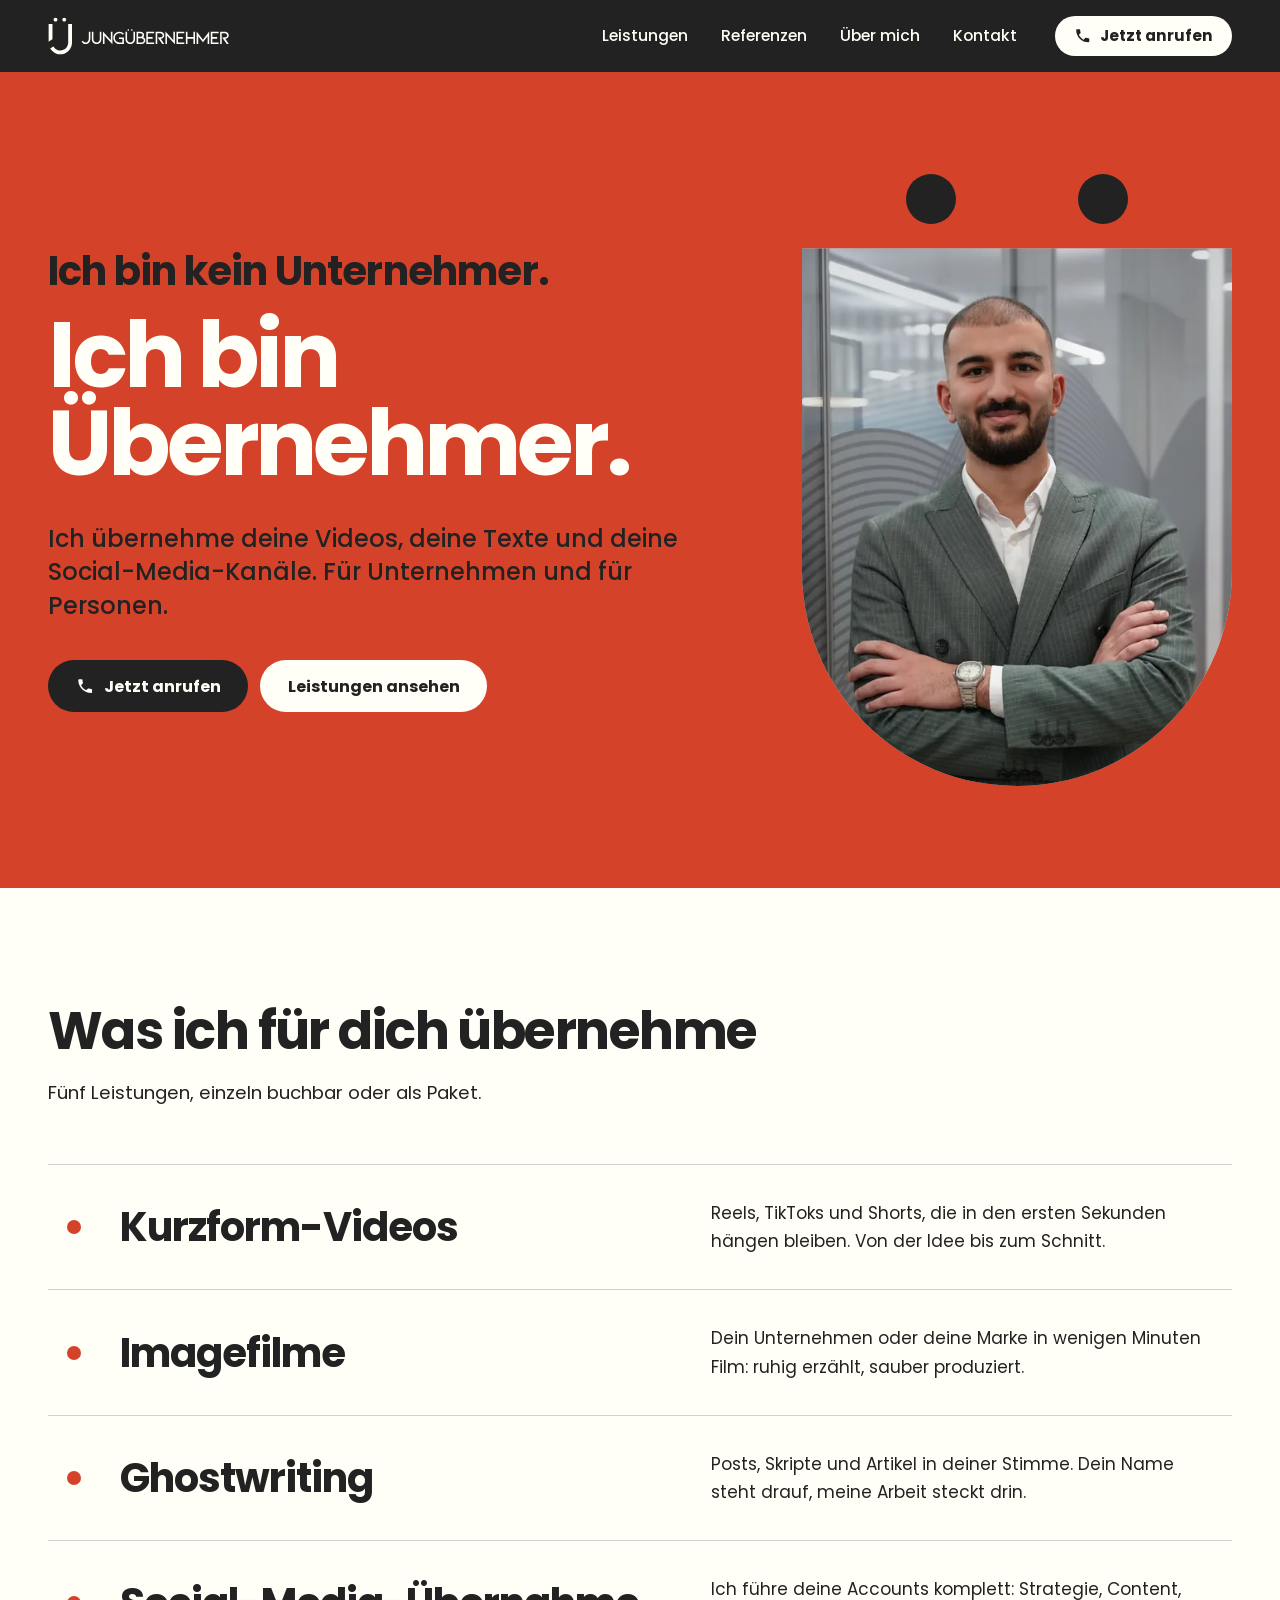
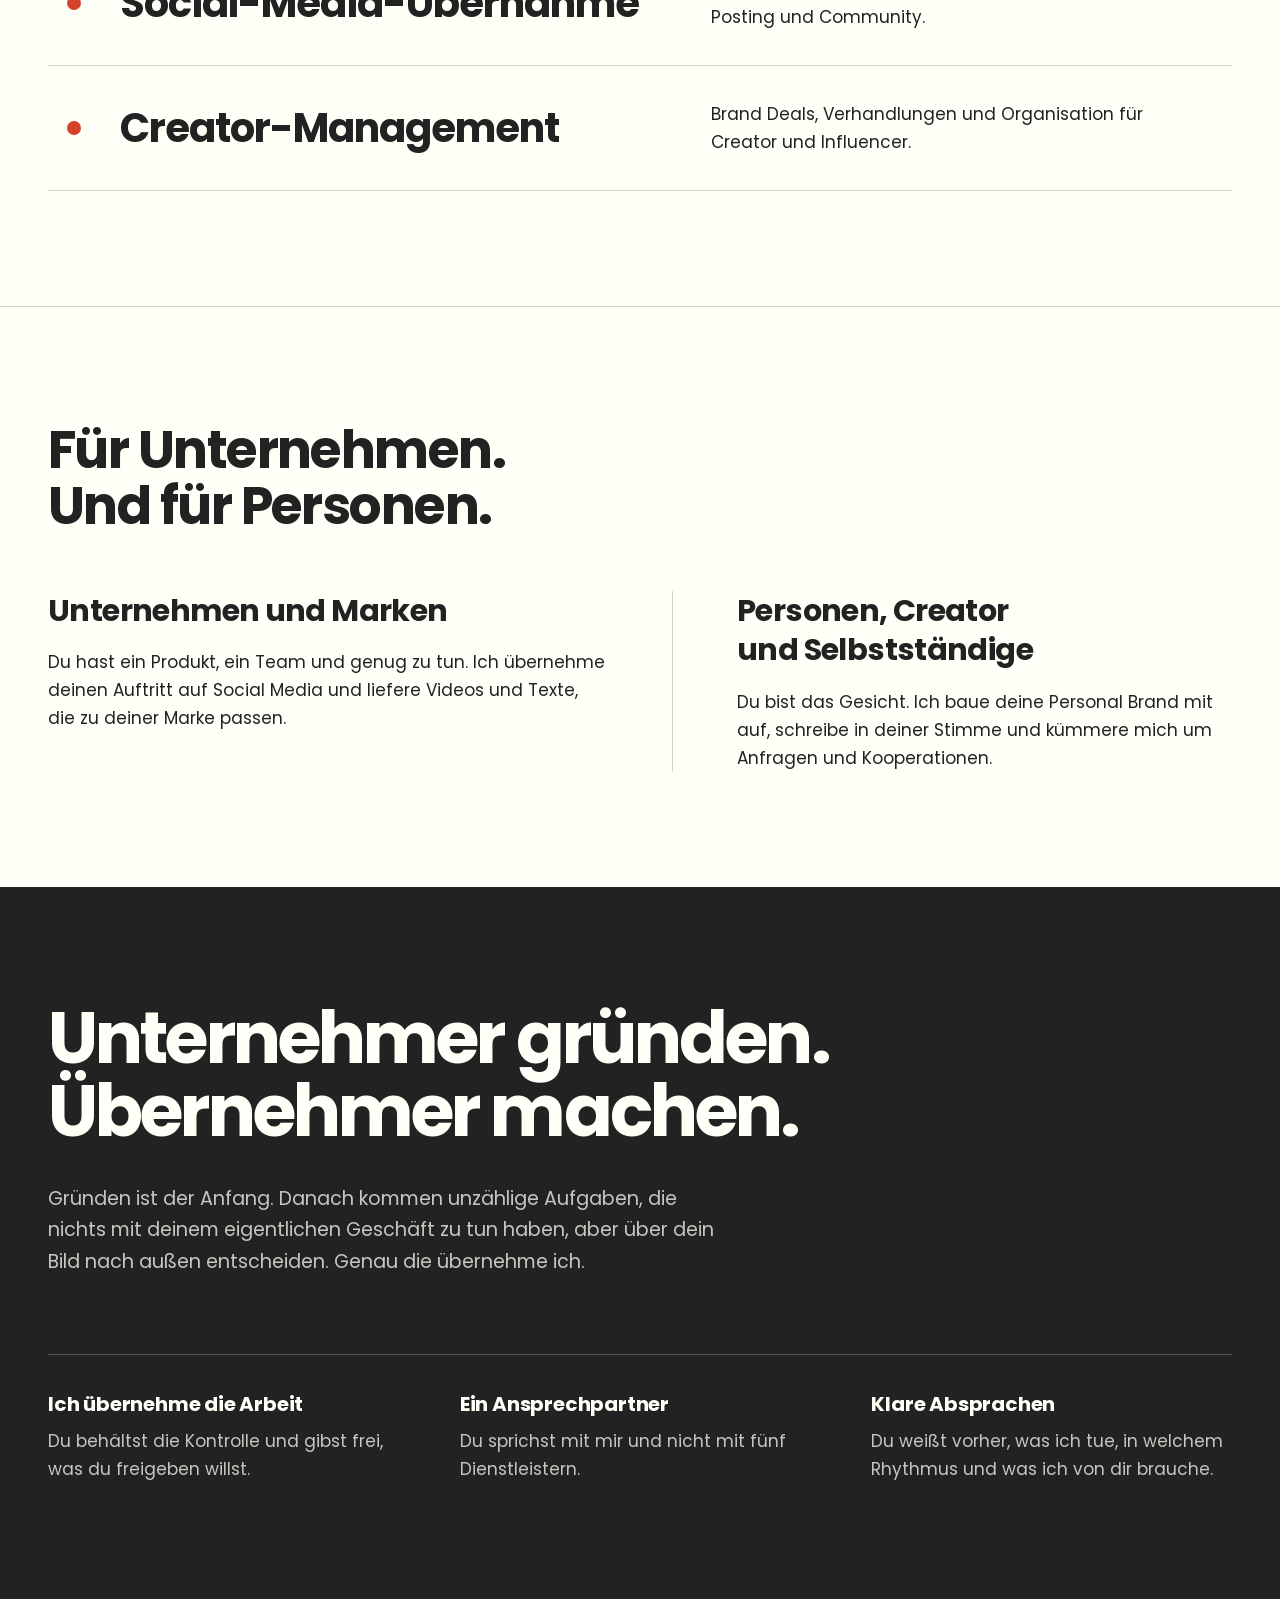
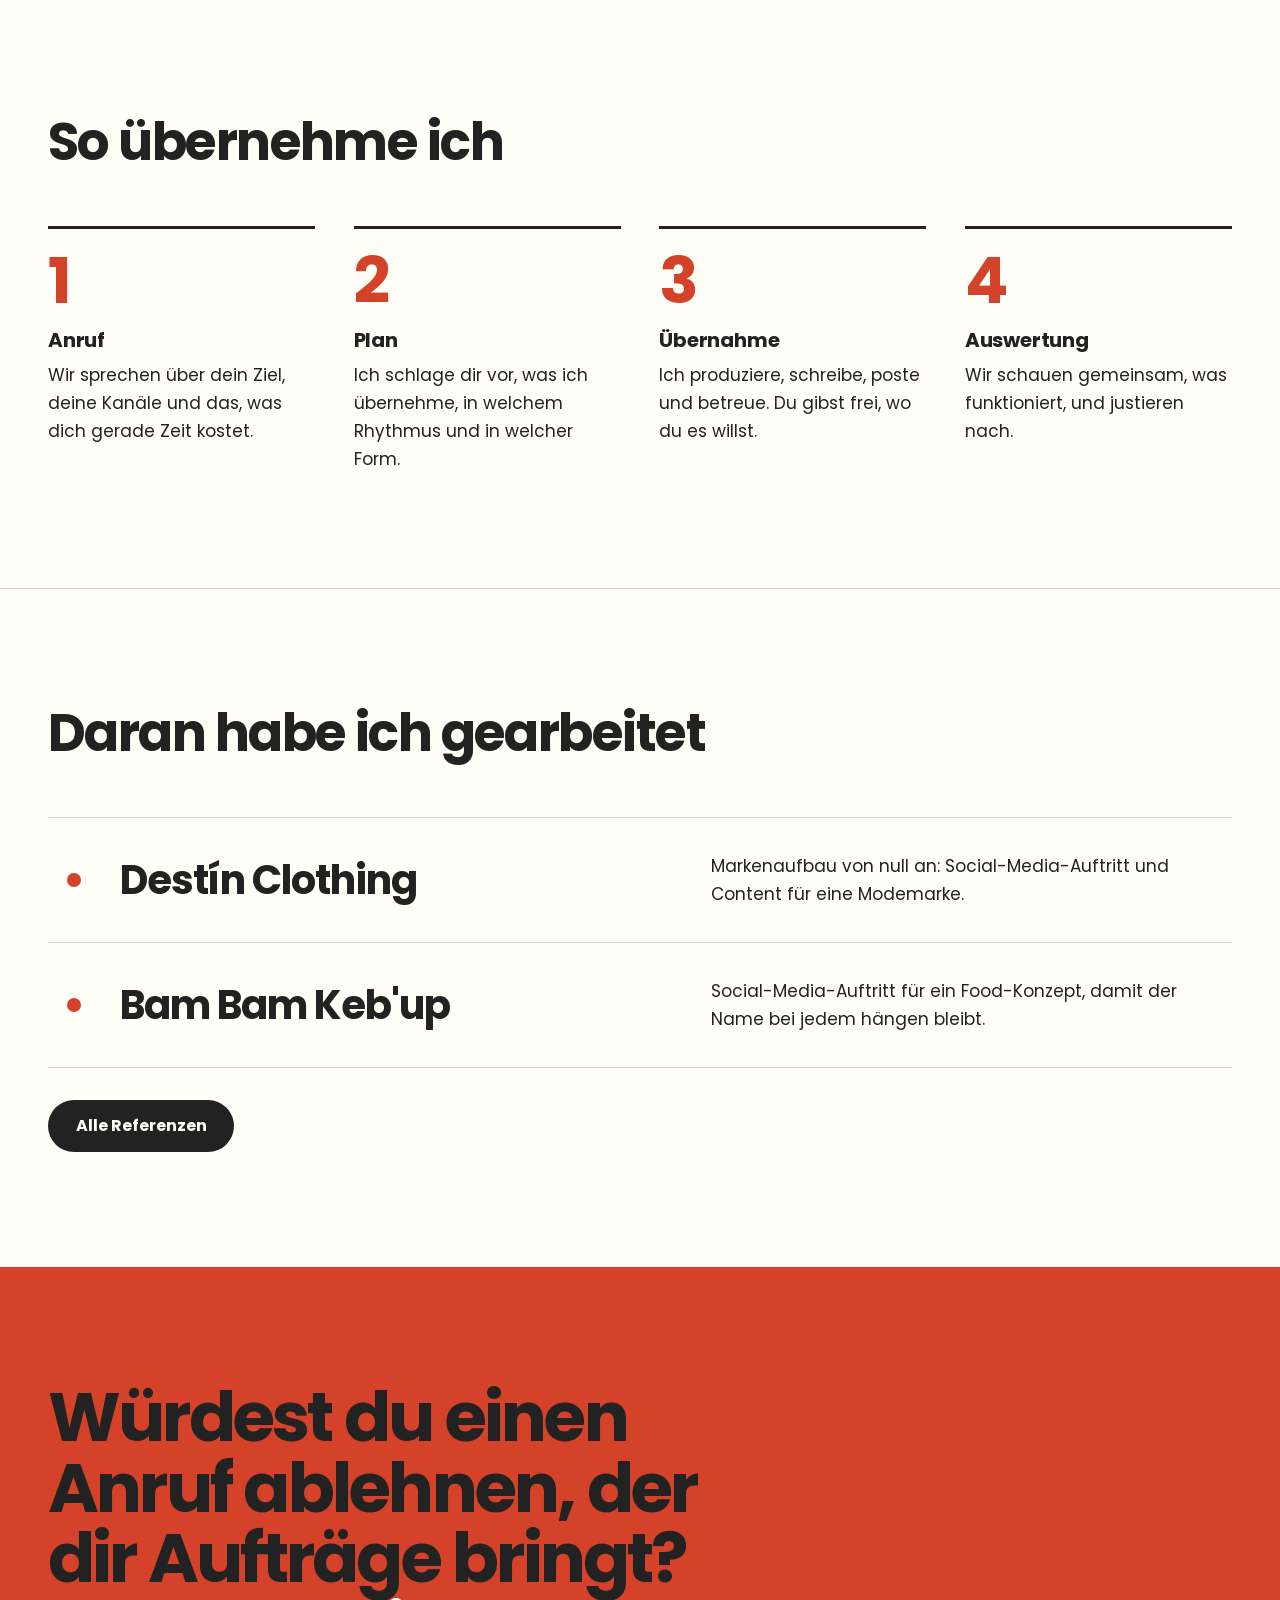
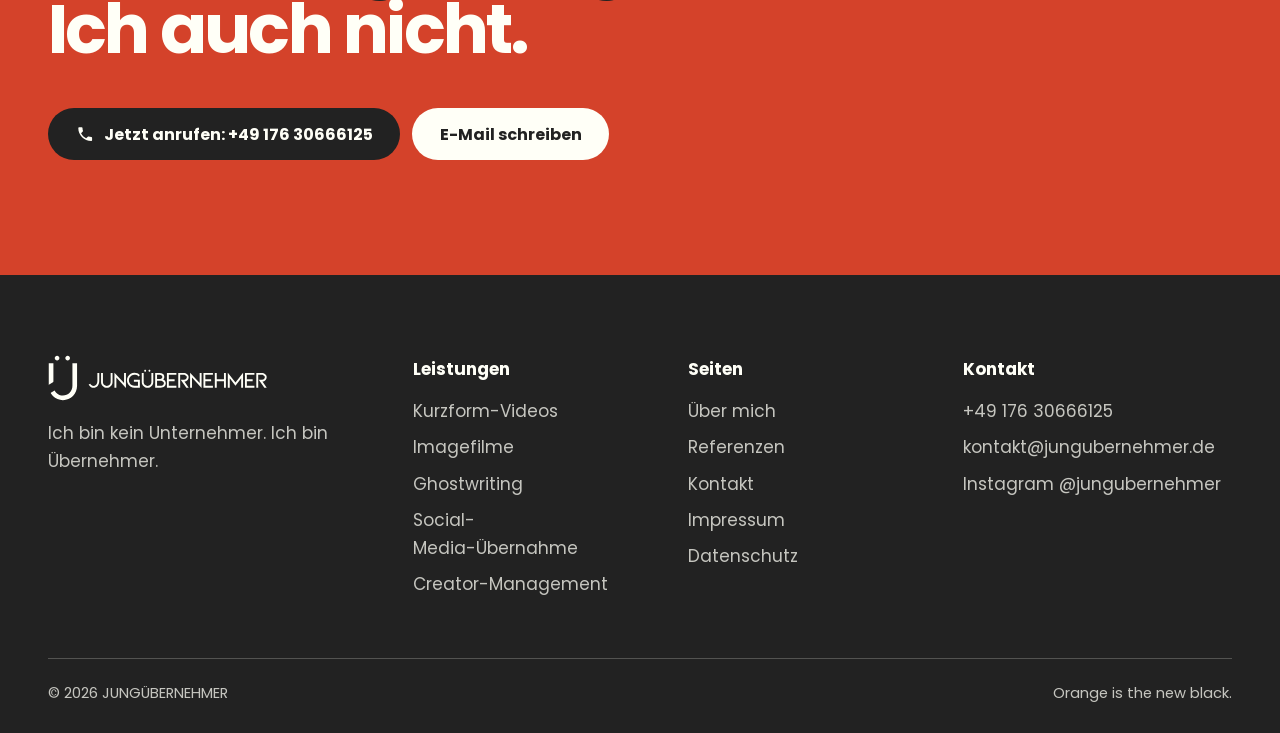
==== index.html @ 64e669a4 "Add files via upload" ====
<!doctype html>
<html lang="de">
<head>
<meta charset="utf-8">
<meta name="viewport" content="width=device-width, initial-scale=1">
<title>JUNGÜBERNEHMER – Social Media, Videos &amp; Ghostwriting</title>
<meta name="description" content="Ich übernehme deine Social-Media-Kanäle: Kurzvideos, Imagefilme, Ghostwriting und Creator-Management für Unternehmen und Personen. Jetzt anrufen.">
<meta name="robots" content="index, follow, max-image-preview:large">
<link rel="canonical" href="https://jungubernehmer.de/">
<meta name="theme-color" content="#d4422a">
<link rel="icon" href="/favicon.svg" type="image/svg+xml">
<link rel="icon" href="/favicon.ico" sizes="32x32">
<link rel="apple-touch-icon" href="/apple-touch-icon.png">
<link rel="manifest" href="/site.webmanifest">
<link rel="preload" href="/assets/fonts/poppins-700.woff" as="font" type="font/woff" crossorigin>
<link rel="preload" href="/assets/fonts/poppins-400.woff" as="font" type="font/woff" crossorigin>
<link rel="stylesheet" href="/assets/css/style.css">
<meta property="og:type" content="website">
<meta property="og:site_name" content="JUNGÜBERNEHMER">
<meta property="og:locale" content="de_DE">
<meta property="og:title" content="JUNGÜBERNEHMER – Social Media, Videos &amp; Ghostwriting">
<meta property="og:description" content="Ich übernehme deine Social-Media-Kanäle: Kurzvideos, Imagefilme, Ghostwriting und Creator-Management für Unternehmen und Personen. Jetzt anrufen.">
<meta property="og:url" content="https://jungubernehmer.de/">
<meta property="og:image" content="https://jungubernehmer.de/assets/img/og-image.jpg">
<meta property="og:image:type" content="image/jpeg">
<meta property="og:image:width" content="1200">
<meta property="og:image:height" content="630">
<meta property="og:image:alt" content="JUNGÜBERNEHMER: Ich bin kein Unternehmer. Ich bin Übernehmer.">
<meta name="twitter:card" content="summary_large_image">
<meta name="twitter:title" content="JUNGÜBERNEHMER – Social Media, Videos &amp; Ghostwriting">
<meta name="twitter:description" content="Ich übernehme deine Social-Media-Kanäle: Kurzvideos, Imagefilme, Ghostwriting und Creator-Management für Unternehmen und Personen. Jetzt anrufen.">
<meta name="twitter:image" content="https://jungubernehmer.de/assets/img/og-image.jpg">
<script type="application/ld+json">
{
  "@context": "https://schema.org",
  "@graph": [
    {
      "@type": "Organization",
      "@id": "https://jungubernehmer.de/#organization",
      "name": "JUNGÜBERNEHMER",
      "url": "https://jungubernehmer.de/",
      "logo": {
        "@type": "ImageObject",
        "url": "https://jungubernehmer.de/icon-512.png",
        "width": 512,
        "height": 512
      },
      "image": "https://jungubernehmer.de/assets/img/og-image.jpg",
      "email": "kontakt@jungubernehmer.de",
      "telephone": "+4917630666125",
      "slogan": "Ich bin kein Unternehmer, ich bin Übernehmer.",
      "description": "Kurzform-Videos, Imagefilme, Ghostwriting, Social-Media-Betreuung und Creator-Management für Unternehmen und Personen.",
      "founder": {
        "@id": "https://jungubernehmer.de/#founder"
      },
      "sameAs": [
        "https://www.instagram.com/jungubernehmer/"
      ],
      "areaServed": {
        "@type": "Country",
        "name": "Deutschland"
      },
      "contactPoint": {
        "@type": "ContactPoint",
        "contactType": "customer service",
        "telephone": "+4917630666125",
        "email": "kontakt@jungubernehmer.de",
        "availableLanguage": "German"
      }
    },
    {
      "@type": "Person",
      "@id": "https://jungubernehmer.de/#founder",
      "name": "Devrim Can Barkin",
      "jobTitle": "Gründer",
      "image": "https://jungubernehmer.de/assets/img/portrait-1040.jpg",
      "worksFor": {
        "@id": "https://jungubernehmer.de/#organization"
      }
    },
    {
      "@type": "WebSite",
      "@id": "https://jungubernehmer.de/#website",
      "url": "https://jungubernehmer.de/",
      "name": "JUNGÜBERNEHMER",
      "inLanguage": "de-DE",
      "publisher": {
        "@id": "https://jungubernehmer.de/#organization"
      }
    },
    {
      "@type": "WebPage",
      "@id": "https://jungubernehmer.de/#webpage",
      "url": "https://jungubernehmer.de/",
      "name": "JUNGÜBERNEHMER – Social Media, Videos & Ghostwriting",
      "description": "Ich übernehme deine Social-Media-Kanäle: Kurzvideos, Imagefilme, Ghostwriting und Creator-Management für Unternehmen und Personen. Jetzt anrufen.",
      "inLanguage": "de-DE",
      "isPartOf": {
        "@id": "https://jungubernehmer.de/#website"
      },
      "about": {
        "@id": "https://jungubernehmer.de/#organization"
      },
      "dateModified": "2026-10-25"
    }
  ]
}
</script>
</head>
<body>
<a class="skip" href="#inhalt">Zum Inhalt springen</a>
<header class="site-header">
  <div class="wrap">
    <a class="brand" href="/" aria-label="JUNGÜBERNEHMER, zur Startseite"><img src="/assets/logo/logo-h-light.svg" width="191" height="40" alt="JUNGÜBERNEHMER"></a>
    <nav class="nav" id="hauptnavigation" aria-label="Hauptnavigation"><a href="/leistungen/">Leistungen</a><a href="/referenzen/">Referenzen</a><a href="/ueber-mich/">Über mich</a><a href="/kontakt/">Kontakt</a></nav>
    <div class="header-actions">
      <a class="btn btn--light btn--small" href="tel:+4917630666125" aria-label="Jetzt anrufen: +49 176 30666125"><svg viewBox="0 0 24 24" aria-hidden="true" focusable="false"><path d="M6.62 10.79c1.44 2.83 3.76 5.14 6.59 6.59l2.2-2.2c.27-.27.67-.36 1.02-.24 1.12.37 2.33.57 3.57.57.55 0 1 .45 1 1V20c0 .55-.45 1-1 1-9.39 0-17-7.61-17-17 0-.55.45-1 1-1h3.5c.55 0 1 .45 1 1 0 1.25.2 2.45.57 3.57.11.35.03.74-.25 1.02l-2.2 2.2z"/></svg><span>Jetzt anrufen</span></a>
      <button class="menu-toggle" type="button" aria-expanded="false" aria-controls="hauptnavigation">Menü</button>
    </div>
  </div>
</header>
<main id="inhalt">

<section class="hero">
  <div class="wrap">
    <div class="hero__text">
      <h1><span class="hero__a">Ich bin kein Unternehmer.</span> <span class="hero__b">Ich bin Übernehmer.</span></h1>
      <p class="hero__lead">Ich übernehme deine Videos, deine Texte und deine Social-Media-Kanäle. Für Unternehmen und für Personen.</p>
      <p class="actions">
        <a class="btn btn--ink" href="tel:+4917630666125"><svg viewBox="0 0 24 24" aria-hidden="true" focusable="false"><path d="M6.62 10.79c1.44 2.83 3.76 5.14 6.59 6.59l2.2-2.2c.27-.27.67-.36 1.02-.24 1.12.37 2.33.57 3.57.57.55 0 1 .45 1 1V20c0 .55-.45 1-1 1-9.39 0-17-7.61-17-17 0-.55.45-1 1-1h3.5c.55 0 1 .45 1 1 0 1.25.2 2.45.57 3.57.11.35.03.74-.25 1.02l-2.2 2.2z"/></svg>Jetzt anrufen</a>
        <a class="btn btn--light" href="/leistungen/">Leistungen ansehen</a>
      </p>
    </div>
    <div class="u">
  <picture>
    <source type="image/webp" srcset="/assets/img/portrait-520.webp 520w, /assets/img/portrait-1040.webp 1040w" sizes="(max-width: 900px) 78vw, 430px">
    <img src="/assets/img/portrait-1040.jpg" width="520" height="650" alt="Devrim Can Barkin, Gründer von JUNGÜBERNEHMER, im grünen Anzug mit verschränkten Armen" fetchpriority="high" decoding="async">
  </picture>
</div>
  </div>
</section>

<section class="section">
  <div class="wrap">
    <div class="section__head">
      <h2>Was ich für dich übernehme</h2>
      <p>Fünf Leistungen, einzeln buchbar oder als Paket.</p>
    </div>
    <ul class="rows"><li><a class="row" href="/leistungen/kurzform-videos/"><h3 class="row__title">Kurzform-Videos</h3><p class="row__text">Reels, TikToks und Shorts, die in den ersten Sekunden hängen bleiben. Von der Idee bis zum Schnitt.</p></a></li><li><a class="row" href="/leistungen/imagefilme/"><h3 class="row__title">Imagefilme</h3><p class="row__text">Dein Unternehmen oder deine Marke in wenigen Minuten Film: ruhig erzählt, sauber produziert.</p></a></li><li><a class="row" href="/leistungen/ghostwriting/"><h3 class="row__title">Ghostwriting</h3><p class="row__text">Posts, Skripte und Artikel in deiner Stimme. Dein Name steht drauf, meine Arbeit steckt drin.</p></a></li><li><a class="row" href="/leistungen/social-media-uebernahme/"><h3 class="row__title">Social-Media-Übernahme</h3><p class="row__text">Ich führe deine Accounts komplett: Strategie, Content, Posting und Community.</p></a></li><li><a class="row" href="/leistungen/creator-management/"><h3 class="row__title">Creator-Management</h3><p class="row__text">Brand Deals, Verhandlungen und Organisation für Creator und Influencer.</p></a></li></ul>
  </div>
</section>

<section class="section section--line">
  <div class="wrap">
    <div class="section__head"><h2>Für Unternehmen. Und für Personen.</h2></div>
    <div class="split"><div><h3>Unternehmen und Marken</h3><p>Du hast ein Produkt, ein Team und genug zu tun. Ich übernehme deinen Auftritt auf Social Media und liefere Videos und Texte, die zu deiner Marke passen.</p></div><div><h3>Personen, Creator und Selbstständige</h3><p>Du bist das Gesicht. Ich baue deine Personal Brand mit auf, schreibe in deiner Stimme und kümmere mich um Anfragen und Kooperationen.</p></div></div>
  </div>
</section>

<section class="section section--ink manifest">
  <div class="wrap">
    <h2>Unternehmer gründen. Übernehmer machen.</h2>
    <p class="manifest__text">Gründen ist der Anfang. Danach kommen unzählige Aufgaben, die nichts mit deinem eigentlichen Geschäft zu tun haben, aber über dein Bild nach außen entscheiden. Genau die übernehme ich.</p>
    <div class="statements">
      <div><h3>Ich übernehme die Arbeit</h3><p>Du behältst die Kontrolle und gibst frei, was du freigeben willst.</p></div>
      <div><h3>Ein Ansprechpartner</h3><p>Du sprichst mit mir und nicht mit fünf Dienstleistern.</p></div>
      <div><h3>Klare Absprachen</h3><p>Du weißt vorher, was ich tue, in welchem Rhythmus und was ich von dir brauche.</p></div>
    </div>
  </div>
</section>

<section class="section">
  <div class="wrap">
    <div class="section__head"><h2>So übernehme ich</h2></div>
    <ol class="steps">
      <li><h3>Anruf</h3><p>Wir sprechen über dein Ziel, deine Kanäle und das, was dich gerade Zeit kostet.</p></li>
      <li><h3>Plan</h3><p>Ich schlage dir vor, was ich übernehme, in welchem Rhythmus und in welcher Form.</p></li>
      <li><h3>Übernahme</h3><p>Ich produziere, schreibe, poste und betreue. Du gibst frei, wo du es willst.</p></li>
      <li><h3>Auswertung</h3><p>Wir schauen gemeinsam, was funktioniert, und justieren nach.</p></li>
    </ol>
  </div>
</section>

<section class="section section--line">
  <div class="wrap">
    <div class="section__head">
      <h2>Daran habe ich gearbeitet</h2>
    </div>
    <ul class="rows"><li class="row"><h3 class="row__title">Destín Clothing</h3><p class="row__text">Markenaufbau von null an: Social-Media-Auftritt und Content für eine Modemarke.</p></li><li class="row"><h3 class="row__title">Bam Bam Keb&#x27;up</h3><p class="row__text">Social-Media-Auftritt für ein Food-Konzept, damit der Name bei jedem hängen bleibt.</p></li></ul>
    <p class="actions" style="margin-top:32px"><a class="btn btn--ink" href="/referenzen/">Alle Referenzen</a></p>
  </div>
</section>

<section class="section section--orange cta">
  <div class="wrap">
    <h2><span>Würdest du einen Anruf ablehnen, der dir Aufträge bringt?</span><span class="cta__b">Ich auch nicht.</span></h2>
    <p class="actions">
      <a class="btn btn--ink" href="tel:+4917630666125"><svg viewBox="0 0 24 24" aria-hidden="true" focusable="false"><path d="M6.62 10.79c1.44 2.83 3.76 5.14 6.59 6.59l2.2-2.2c.27-.27.67-.36 1.02-.24 1.12.37 2.33.57 3.57.57.55 0 1 .45 1 1V20c0 .55-.45 1-1 1-9.39 0-17-7.61-17-17 0-.55.45-1 1-1h3.5c.55 0 1 .45 1 1 0 1.25.2 2.45.57 3.57.11.35.03.74-.25 1.02l-2.2 2.2z"/></svg>Jetzt anrufen: +49 176 30666125</a>
      <a class="btn btn--light" href="mailto:kontakt@jungubernehmer.de">E-Mail schreiben</a>
    </p>
  </div>
</section>

</main>
<footer class="site-footer">
  <div class="wrap">
    <div class="footer-grid">
      <div class="footer-brand">
        <img src="/assets/logo/logo-h-light.svg" width="220" height="46" alt="JUNGÜBERNEHMER" loading="lazy">
        <p>Ich bin kein Unternehmer. Ich bin Übernehmer.</p>
      </div>
      <nav aria-label="Leistungen">
        <p class="footer-title">Leistungen</p>
        <ul><li><a href="/leistungen/kurzform-videos/">Kurzform-Videos</a></li><li><a href="/leistungen/imagefilme/">Imagefilme</a></li><li><a href="/leistungen/ghostwriting/">Ghostwriting</a></li><li><a href="/leistungen/social-media-uebernahme/">Social-Media-Übernahme</a></li><li><a href="/leistungen/creator-management/">Creator-Management</a></li></ul>
      </nav>
      <nav aria-label="Seiten">
        <p class="footer-title">Seiten</p>
        <ul>
          <li><a href="/ueber-mich/">Über mich</a></li>
          <li><a href="/referenzen/">Referenzen</a></li>
          <li><a href="/kontakt/">Kontakt</a></li>
          <li><a href="/impressum/">Impressum</a></li>
          <li><a href="/datenschutz/">Datenschutz</a></li>
        </ul>
      </nav>
      <div>
        <p class="footer-title">Kontakt</p>
        <ul>
          <li><a href="tel:+4917630666125">+49 176 30666125</a></li>
          <li><a href="mailto:kontakt@jungubernehmer.de">kontakt@jungubernehmer.de</a></li>
          <li><a href="https://www.instagram.com/jungubernehmer/" rel="noopener">Instagram @jungubernehmer</a></li>
        </ul>
      </div>
    </div>
    <div class="footer-bottom">
      <p>© 2026 JUNGÜBERNEHMER</p>
      <p>Orange is the new black.</p>
    </div>
  </div>
</footer>
<script src="/assets/js/main.js" defer></script>
</body>
</html>
---- assets/css/style.css ----
/* JUNGÜBERNEHMER – Stylesheet
   Schrift: Poppins (selbst gehostet, keine Verbindung zu Google).
   Farben: Orange #d4422a, Tinte #222222, Papier #fffff7.
   Kontrast-Hinweis: Orange und Tinte erreichen nur ca. 3,5:1. Deshalb steht auf Orange
   ausschließlich große Schrift (ab 24 px bzw. fett ab 19 px). Kleiner Text steht auf Papier oder Tinte. */

@font-face { font-family: "Poppins"; font-weight: 400; font-style: normal; font-display: swap;
  src: url("../fonts/poppins-400.woff") format("woff"); }
@font-face { font-family: "Poppins"; font-weight: 500; font-style: normal; font-display: swap;
  src: url("../fonts/poppins-500.woff") format("woff"); }
@font-face { font-family: "Poppins"; font-weight: 700; font-style: normal; font-display: swap;
  src: url("../fonts/poppins-700.woff") format("woff"); }

:root {
  --orange: #d4422a;
  --ink: #222222;
  --paper: #fffff7;
  --paper-dim: rgba(255, 255, 247, 0.74);
  --line: rgba(34, 34, 34, 0.2);
  --line-light: rgba(255, 255, 247, 0.22);
  --wrap: 1200px;
  --gutter: clamp(20px, 5vw, 48px);
  --font: "Poppins", system-ui, -apple-system, "Segoe UI", Roboto, Arial, sans-serif;
  --focus: #222222;
}

*, *::before, *::after { box-sizing: border-box; }

html { -webkit-text-size-adjust: 100%; scroll-behavior: smooth; scroll-padding-top: 96px; }

body {
  margin: 0;
  font-family: var(--font);
  font-size: 1.0625rem;
  line-height: 1.65;
  color: var(--ink);
  background: var(--paper);
  -webkit-font-smoothing: antialiased;
  text-rendering: optimizeLegibility;
}

img, svg { display: block; max-width: 100%; height: auto; }
a { color: inherit; }
main { display: block; }

h1, h2, h3 { margin: 0; font-weight: 700; text-wrap: balance; }
h2 { font-size: clamp(1.9rem, 4.2vw, 3.25rem); line-height: 1.08; letter-spacing: -0.03em; }
h3 { font-size: 1.25rem; line-height: 1.3; letter-spacing: -0.01em; }
p { margin: 0 0 1em; max-width: 62ch; }
ul, ol { margin: 0; padding: 0; }

:focus-visible { outline: 3px solid var(--focus); outline-offset: 3px; }
.site-header, .site-footer, .section--ink, .page-hero { --focus: var(--paper); }

.wrap { width: 100%; max-width: calc(var(--wrap) + 2 * var(--gutter)); margin-inline: auto; padding-inline: var(--gutter); }

.skip { position: absolute; left: 12px; top: -80px; z-index: 100; padding: 0.7em 1.1em; background: var(--paper);
  color: var(--ink); font-weight: 700; border-radius: 999px; }
.skip:focus { top: 12px; }

/* ---------- Buttons ---------- */
.btn { display: inline-flex; align-items: center; gap: 0.6em; padding: 0.9em 1.6em; border: 2px solid transparent;
  border-radius: 999px; font-family: inherit; font-size: 1rem; font-weight: 700; line-height: 1.2; text-decoration: none;
  cursor: pointer; transition: background-color 0.2s, color 0.2s, border-color 0.2s; }
.btn svg { width: 1.15em; height: 1.15em; fill: currentColor; flex: none; }
.btn--ink { background: var(--ink); color: var(--paper); }
.btn--ink:hover { background: #000; }
.btn--light { background: var(--paper); color: var(--ink); }
.btn--light:hover { background: #fff; }
.btn--line { border-color: var(--paper); color: var(--paper); }
.btn--line:hover { background: var(--paper); color: var(--ink); }
.btn--small { padding: 0.6em 1.1em; font-size: 0.95rem; }
.actions { display: flex; flex-wrap: wrap; gap: 12px; margin: 0; }

/* ---------- Kopfzeile ---------- */
.site-header { position: sticky; top: 0; z-index: 50; background: var(--ink); color: var(--paper); }
.site-header .wrap { position: relative; display: flex; align-items: center; gap: 24px; min-height: 72px; }
.brand { display: block; line-height: 0; }
.brand img { height: 38px; width: auto; }
.nav { display: flex; align-items: center; gap: 4px; margin-left: auto; }
.nav a { padding: 0.5rem 0.9rem; border-radius: 999px; font-size: 0.98rem; font-weight: 500; text-decoration: none; }
.nav a:hover { background: rgba(255, 255, 247, 0.12); }
.nav a[aria-current="page"] { box-shadow: inset 0 -3px 0 var(--orange); border-radius: 0; }
.header-actions { display: flex; align-items: center; gap: 10px; }
.menu-toggle { display: none; padding: 0.55em 1.1em; border: 2px solid var(--paper); border-radius: 999px; background: none;
  color: var(--paper); font: 700 0.95rem/1.2 var(--font); cursor: pointer; }

/* ---------- Start: Hero ---------- */
.hero { background: var(--orange); color: var(--ink); overflow: hidden; }
.hero .wrap { display: grid; grid-template-columns: minmax(0, 1.15fr) minmax(0, 0.85fr); gap: clamp(28px, 5vw, 72px);
  align-items: center; padding-block: clamp(48px, 8vw, 112px); }
.hero h1 { font-size: 1rem; line-height: 1; }
.hero__a { display: block; font-size: clamp(1.5rem, 3.4vw, 2.5rem); font-weight: 700; letter-spacing: -0.02em; line-height: 1.15; }
.hero__b { display: block; margin-top: 0.18em; color: var(--paper); font-size: clamp(2.7rem, 7.2vw, 5.8rem);
  letter-spacing: -0.045em; line-height: 0.96; font-weight: 700; }
.hero__lead { max-width: 28em; margin: clamp(22px, 3vw, 34px) 0 clamp(26px, 3.4vw, 38px); font-size: 1.5rem; font-weight: 500; line-height: 1.4; }

/* Foto in U-Form mit zwei Punkten: das Ü aus dem Logo */
.u { --d: clamp(30px, 4.4vw, 50px); position: relative; justify-self: end; width: min(100%, 430px); padding-top: calc(var(--d) + clamp(14px, 2vw, 24px)); }
.u::before, .u::after { content: ""; position: absolute; top: 0; width: var(--d); height: var(--d); border-radius: 50%; background: var(--ink); }
.u::before { left: calc(30% - var(--d) / 2); }
.u::after { left: calc(70% - var(--d) / 2); }
.u picture, .u img { display: block; width: 100%; }
.u img { aspect-ratio: 4 / 5; object-fit: cover; object-position: 50% 8%; border-radius: 0 0 999px 999px; background: #c9ccd0; }

/* Einmaliger Einstieg: Augen fallen, Foto fährt hoch */
@media (prefers-reduced-motion: no-preference) {
  .u::before, .u::after { animation: drop 0.7s cubic-bezier(0.3, 1.4, 0.5, 1) both; }
  .u::after { animation-delay: 0.12s; }
  .u img { animation: rise 0.9s 0.25s cubic-bezier(0.2, 0.8, 0.2, 1) both; }
}
@keyframes drop { from { transform: translateY(-260%); opacity: 0; } 40% { opacity: 1; } to { transform: none; opacity: 1; } }
@keyframes rise { from { clip-path: inset(100% 0 0 0); } to { clip-path: inset(0); } }

/* ---------- Abschnitte ---------- */
.section { padding-block: clamp(64px, 9vw, 120px); }
.section--ink { background: var(--ink); color: var(--paper); }
.section--orange { background: var(--orange); color: var(--ink); }
.section--line { border-top: 1px solid var(--line); }
.section__head { max-width: 46rem; margin-bottom: clamp(32px, 5vw, 56px); }
.section__head p { margin: 1em 0 0; font-size: 1.15rem; }
.lead { max-width: 36em; font-size: clamp(1.15rem, 2vw, 1.4rem); font-weight: 500; line-height: 1.5; }

/* Leistungs-Zeilen */
.rows { list-style: none; border-bottom: 1px solid var(--line); }
.row { display: grid; grid-template-columns: auto minmax(0, 1.1fr) minmax(0, 1fr); align-items: center;
  gap: clamp(12px, 3vw, 40px); padding: clamp(22px, 3vw, 34px) clamp(8px, 1.5vw, 20px); border-top: 1px solid var(--line);
  text-decoration: none; transition: background-color 0.2s, color 0.2s; }
.row::before { content: ""; width: 14px; height: 14px; border-radius: 50%; background: var(--orange); transition: transform 0.25s; }
.row__title { font-size: clamp(1.5rem, 3.2vw, 2.5rem); line-height: 1.1; letter-spacing: -0.025em; }
.row__text { margin: 0; max-width: 34em; }
a.row:hover, a.row:focus-visible { background: var(--ink); color: var(--paper); --focus: var(--paper); }
a.row:hover::before, a.row:focus-visible::before { transform: scale(1.7); }
.section--ink .rows, .section--ink .row { border-color: var(--line-light); }

/* Zwei Spalten: Unternehmen und Personen */
.split { display: grid; grid-template-columns: 1fr 1fr; gap: clamp(28px, 5vw, 72px); }
.split > div + div { padding-left: clamp(28px, 5vw, 72px); border-left: 1px solid var(--line); }
.split h3 { margin-bottom: 0.6em; font-size: clamp(1.4rem, 2.4vw, 1.9rem); letter-spacing: -0.02em; }
.split p { margin: 0; }

/* Manifest */
.manifest h2 { max-width: 14em; font-size: clamp(2.2rem, 5.6vw, 4.6rem); line-height: 1.02; letter-spacing: -0.04em; }
.manifest__text { max-width: 36em; margin: clamp(22px, 3vw, 34px) 0 0; font-size: 1.2rem; color: var(--paper-dim); }
.statements { display: grid; grid-template-columns: repeat(3, 1fr); gap: clamp(24px, 4vw, 56px); margin-top: clamp(40px, 6vw, 80px);
  padding-top: clamp(24px, 3vw, 36px); border-top: 1px solid var(--line-light); }
.statements h3 { margin-bottom: 0.5em; }
.statements p { margin: 0; color: var(--paper-dim); }

/* Ablauf (echte Reihenfolge, deshalb nummeriert) */
.steps { display: grid; grid-template-columns: repeat(4, 1fr); gap: clamp(20px, 3vw, 40px); list-style: none; counter-reset: step; }
.steps li { counter-increment: step; padding-top: 20px; border-top: 3px solid var(--ink); }
.steps li::before { content: counter(step); display: block; margin-bottom: 14px; font-size: 4rem; font-weight: 700; line-height: 1; color: var(--orange); }
.steps h3 { margin-bottom: 0.4em; }
.steps p { margin: 0; }

/* Schluss-Aufruf */
.cta h2 { max-width: 13em; font-size: clamp(2rem, 5.4vw, 4.4rem); line-height: 1.02; letter-spacing: -0.04em; }
.cta h2 span { display: block; }
.cta__b { color: var(--paper); }
.cta .actions { margin-top: clamp(26px, 4vw, 44px); }

/* ---------- Unterseiten ---------- */
.page-hero { position: relative; overflow: hidden; background: var(--ink); color: var(--paper);
  padding-block: clamp(36px, 5vw, 64px) clamp(56px, 8vw, 104px); }
.page-hero .wrap { position: relative; z-index: 1; }
.page-hero h1 { max-width: 13em; font-size: clamp(2.3rem, 6vw, 4.6rem); line-height: 1.02; letter-spacing: -0.04em; }
.page-hero .lead { margin: clamp(18px, 2.4vw, 28px) 0 clamp(24px, 3vw, 36px); }
.page-hero__mark { position: absolute; right: clamp(-40px, 3vw, 64px); bottom: -14%; z-index: 0; height: 118%; width: auto; }
.crumbs ol { display: flex; flex-wrap: wrap; gap: 0.4rem; margin: 0 0 clamp(28px, 4vw, 48px); padding: 0; list-style: none; font-size: 0.92rem; color: var(--paper-dim); }
.crumbs li + li::before { content: "/"; margin-right: 0.4rem; opacity: 0.6; }
.crumbs a:hover { color: var(--paper); }
.crumbs [aria-current] { color: var(--paper); }

.two-col { display: grid; grid-template-columns: minmax(0, 0.8fr) minmax(0, 1.2fr); gap: clamp(24px, 6vw, 96px); align-items: start; }
.two-col__head { position: sticky; top: 112px; }
.two-col__head p { margin-top: 1em; }
.items { border-bottom: 1px solid var(--line); }
.items > div { padding: 24px 0; border-top: 1px solid var(--line); }
.items h3 { margin-bottom: 0.35em; }
.items p { margin: 0; }

.faq { border-bottom: 1px solid var(--line); }
.faq details { border-top: 1px solid var(--line); }
.faq summary { position: relative; padding: 22px 52px 22px 0; font-size: 1.1rem; font-weight: 700; line-height: 1.35; cursor: pointer; list-style: none; }
.faq summary::-webkit-details-marker { display: none; }
.faq summary::after { content: ""; position: absolute; right: 8px; top: 50%; width: 14px; height: 14px; border-radius: 50%;
  background: var(--orange); transform: translateY(-50%); transition: transform 0.2s; }
.faq details[open] summary::after { transform: translateY(-50%) scale(1.6); }
.faq .answer { padding: 0 0 24px; }
.faq .answer p { margin: 0; }

.about { display: grid; grid-template-columns: minmax(0, 0.8fr) minmax(0, 1.2fr); gap: clamp(32px, 7vw, 104px); align-items: start; }
.about .u { justify-self: start; width: min(100%, 400px); }
.about h2 { margin-bottom: 0.6em; }

/* Rechtstexte */
.prose { max-width: 46rem; }
.prose h2 { margin: 2.2em 0 0.5em; font-size: 1.5rem; letter-spacing: -0.02em; }
.prose h2:first-child { margin-top: 0; }
.prose p, .prose li { max-width: none; }
.prose ul { margin: 0 0 1em; padding-left: 1.2em; }
.platzhalter { padding: 0.05em 0.35em; border-radius: 3px; background: #fff2a8; }

.notfound { min-height: 70vh; display: grid; align-items: center; }
.notfound h1 { max-width: 12em; font-size: clamp(2.4rem, 7vw, 5.4rem); line-height: 1; letter-spacing: -0.045em; }
.notfound p { margin: 1.2em 0 1.8em; font-size: 1.2rem; }

/* ---------- Fußzeile ---------- */
.site-footer { background: var(--ink); color: var(--paper); padding: clamp(48px, 7vw, 80px) 0 28px; }
.footer-grid { display: grid; grid-template-columns: 1.4fr 1fr 1fr 1.2fr; gap: clamp(28px, 4vw, 56px); }
.footer-brand img { height: 46px; width: auto; margin-bottom: 18px; }
.footer-brand p { margin: 0; max-width: 20em; color: var(--paper-dim); }
.footer-title { margin: 0 0 14px; font-weight: 700; }
.site-footer ul { list-style: none; }
.site-footer li + li { margin-top: 8px; }
.site-footer a { color: var(--paper-dim); text-decoration: none; }
.site-footer a:hover { color: var(--paper); text-decoration: underline; text-underline-offset: 3px; }
.footer-bottom { display: flex; flex-wrap: wrap; justify-content: space-between; gap: 8px 24px; margin-top: clamp(36px, 5vw, 60px);
  padding-top: 22px; border-top: 1px solid var(--line-light); font-size: 0.92rem; color: var(--paper-dim); }
.footer-bottom p { margin: 0; max-width: none; }

/* ---------- Mobil ---------- */
@media (max-width: 900px) {
  .menu-toggle { display: inline-flex; }
  .site-header .wrap { min-height: 64px; gap: 12px; }
  .brand img { height: 32px; }
  .header-actions { margin-left: auto; }
  .nav { position: absolute; left: 0; right: 0; top: 100%; display: none; flex-direction: column; align-items: stretch; gap: 0;
    margin: 0; padding: 4px var(--gutter) 24px; background: var(--ink); border-top: 1px solid var(--line-light); }
  .nav[data-open] { display: flex; }
  .nav a { padding: 1rem 0; border-bottom: 1px solid var(--line-light); border-radius: 0; font-size: 1.2rem; }
  .nav a[aria-current="page"] { box-shadow: none; color: var(--paper); font-weight: 700; }

  .hero .wrap { grid-template-columns: 1fr; padding-top: 40px; }
  .u { justify-self: center; width: min(78%, 360px); }
  .about .u { justify-self: start; }

  .row { grid-template-columns: auto minmax(0, 1fr); row-gap: 8px; }
  .row__text { grid-column: 2; }
  .split { grid-template-columns: 1fr; }
  .split > div + div { padding: 28px 0 0; border-left: 0; border-top: 1px solid var(--line); }
  .statements { grid-template-columns: 1fr; }
  .steps { grid-template-columns: 1fr 1fr; }
  .two-col, .about { grid-template-columns: 1fr; }
  .two-col__head { position: static; }
  .page-hero__mark { display: none; }
  .footer-grid { grid-template-columns: 1fr 1fr; }
  .footer-brand { grid-column: 1 / -1; }
}

@media (max-width: 560px) {
  body { font-size: 1rem; }
  .hero__lead { font-size: 1.5rem; }
  .steps { grid-template-columns: 1fr; }
  .footer-grid { grid-template-columns: 1fr; }
  .header-actions .btn span { display: none; }
  .header-actions .btn { padding: 0.65em; }
  .actions .btn { flex: 1 1 100%; justify-content: center; }
}

@media (prefers-reduced-motion: reduce) {
  html { scroll-behavior: auto; }
  * { transition: none !important; }
}
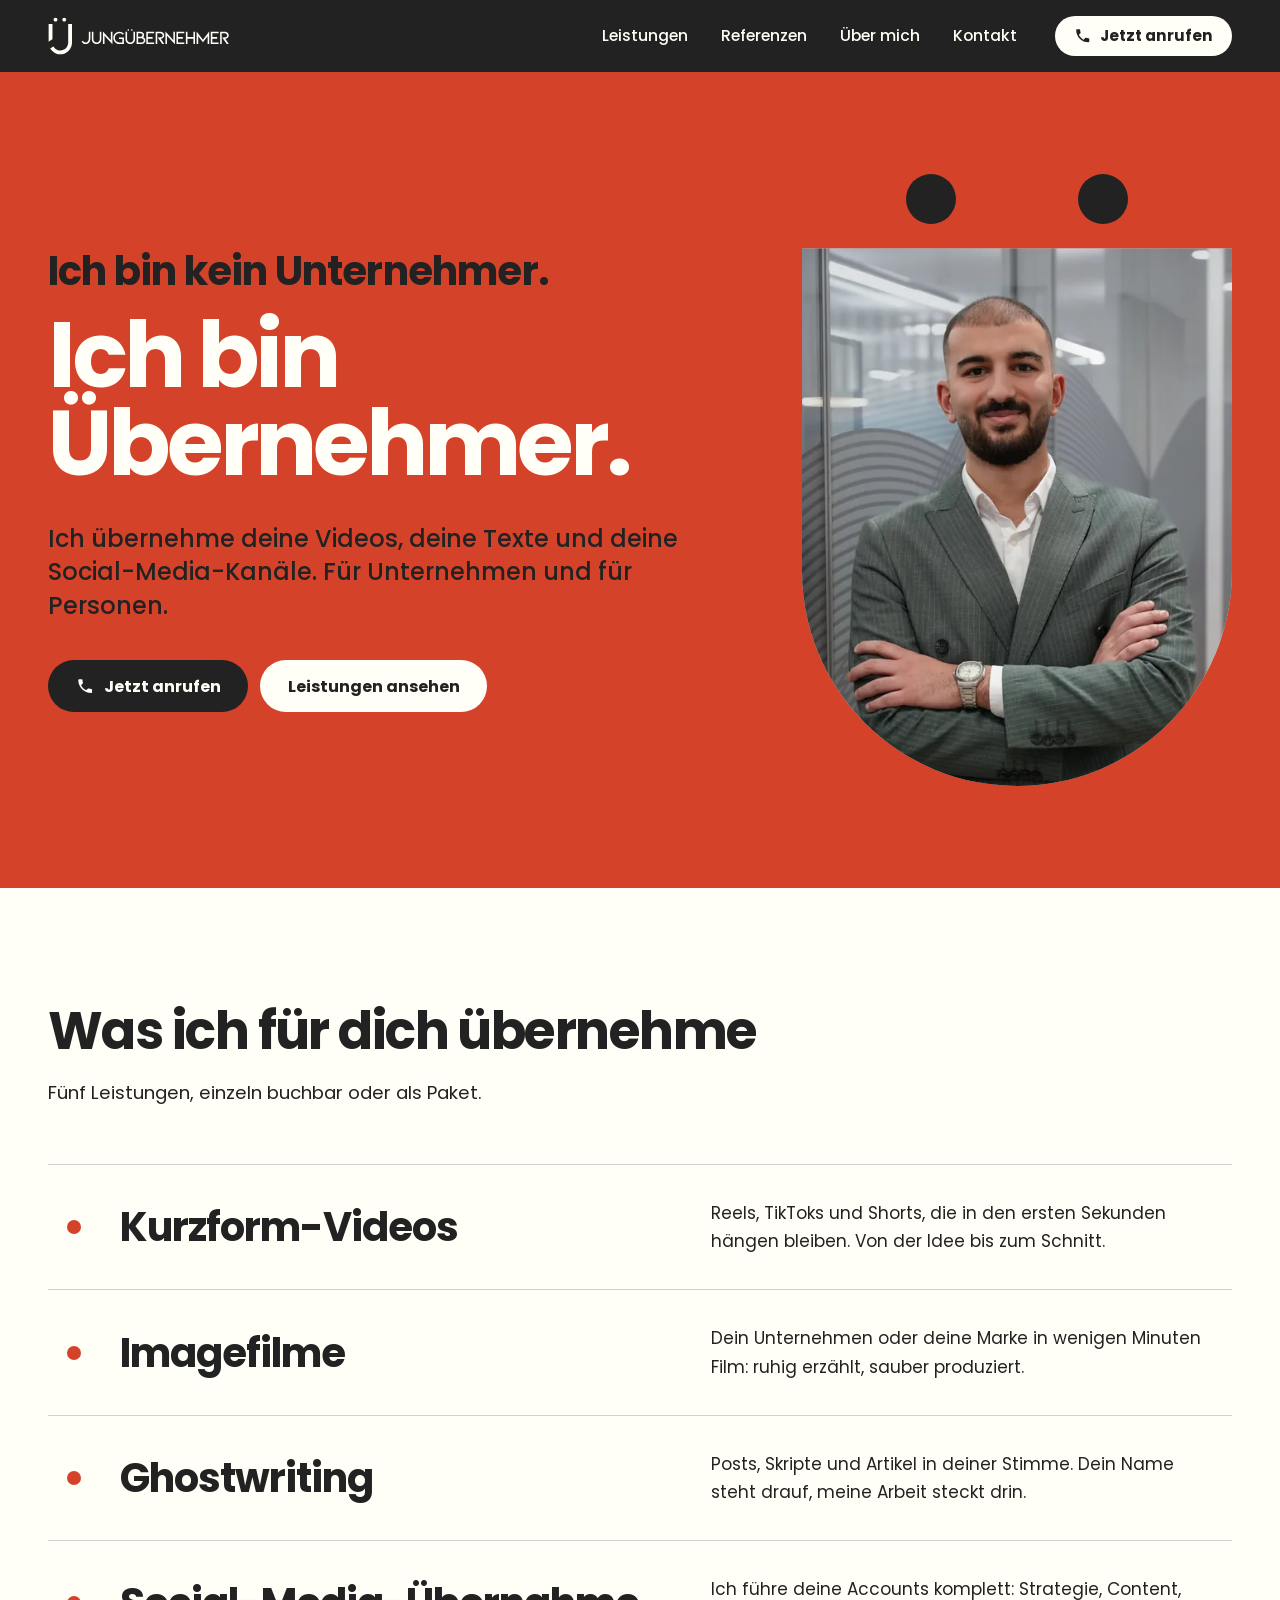
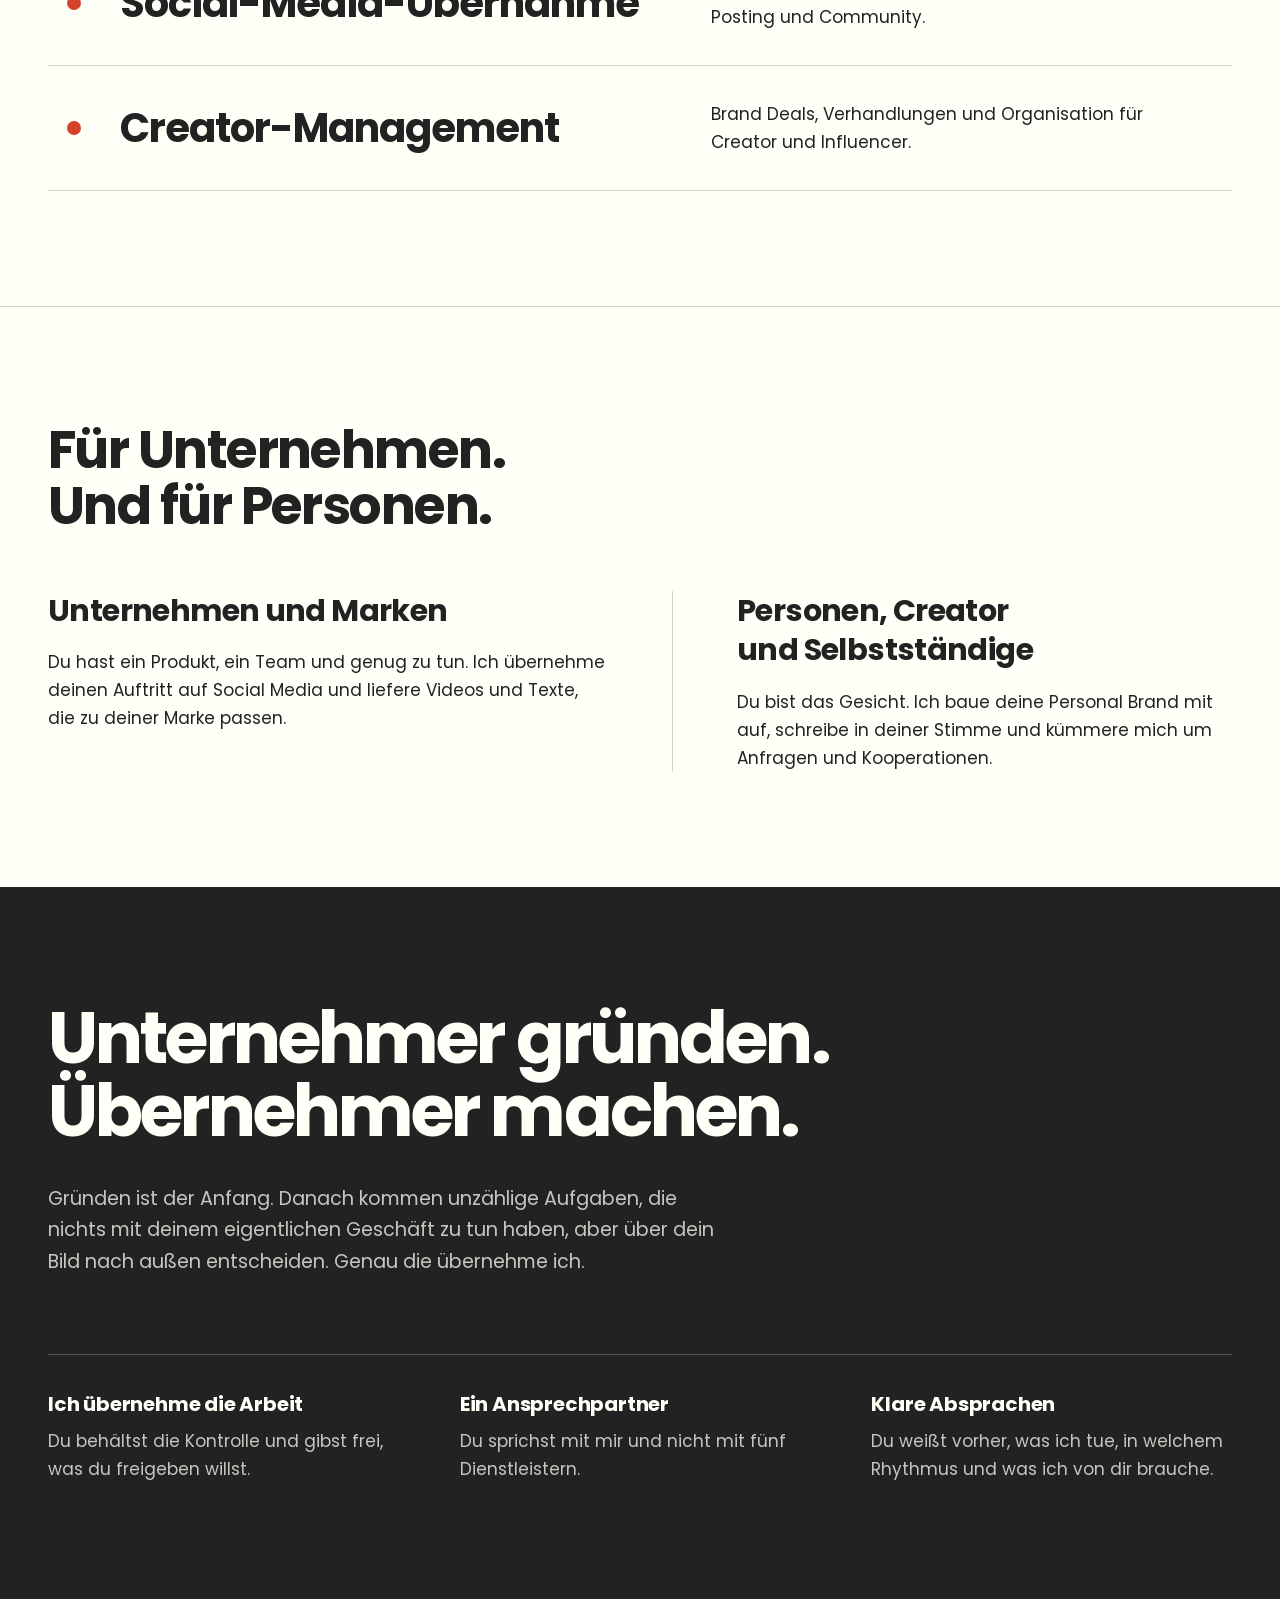
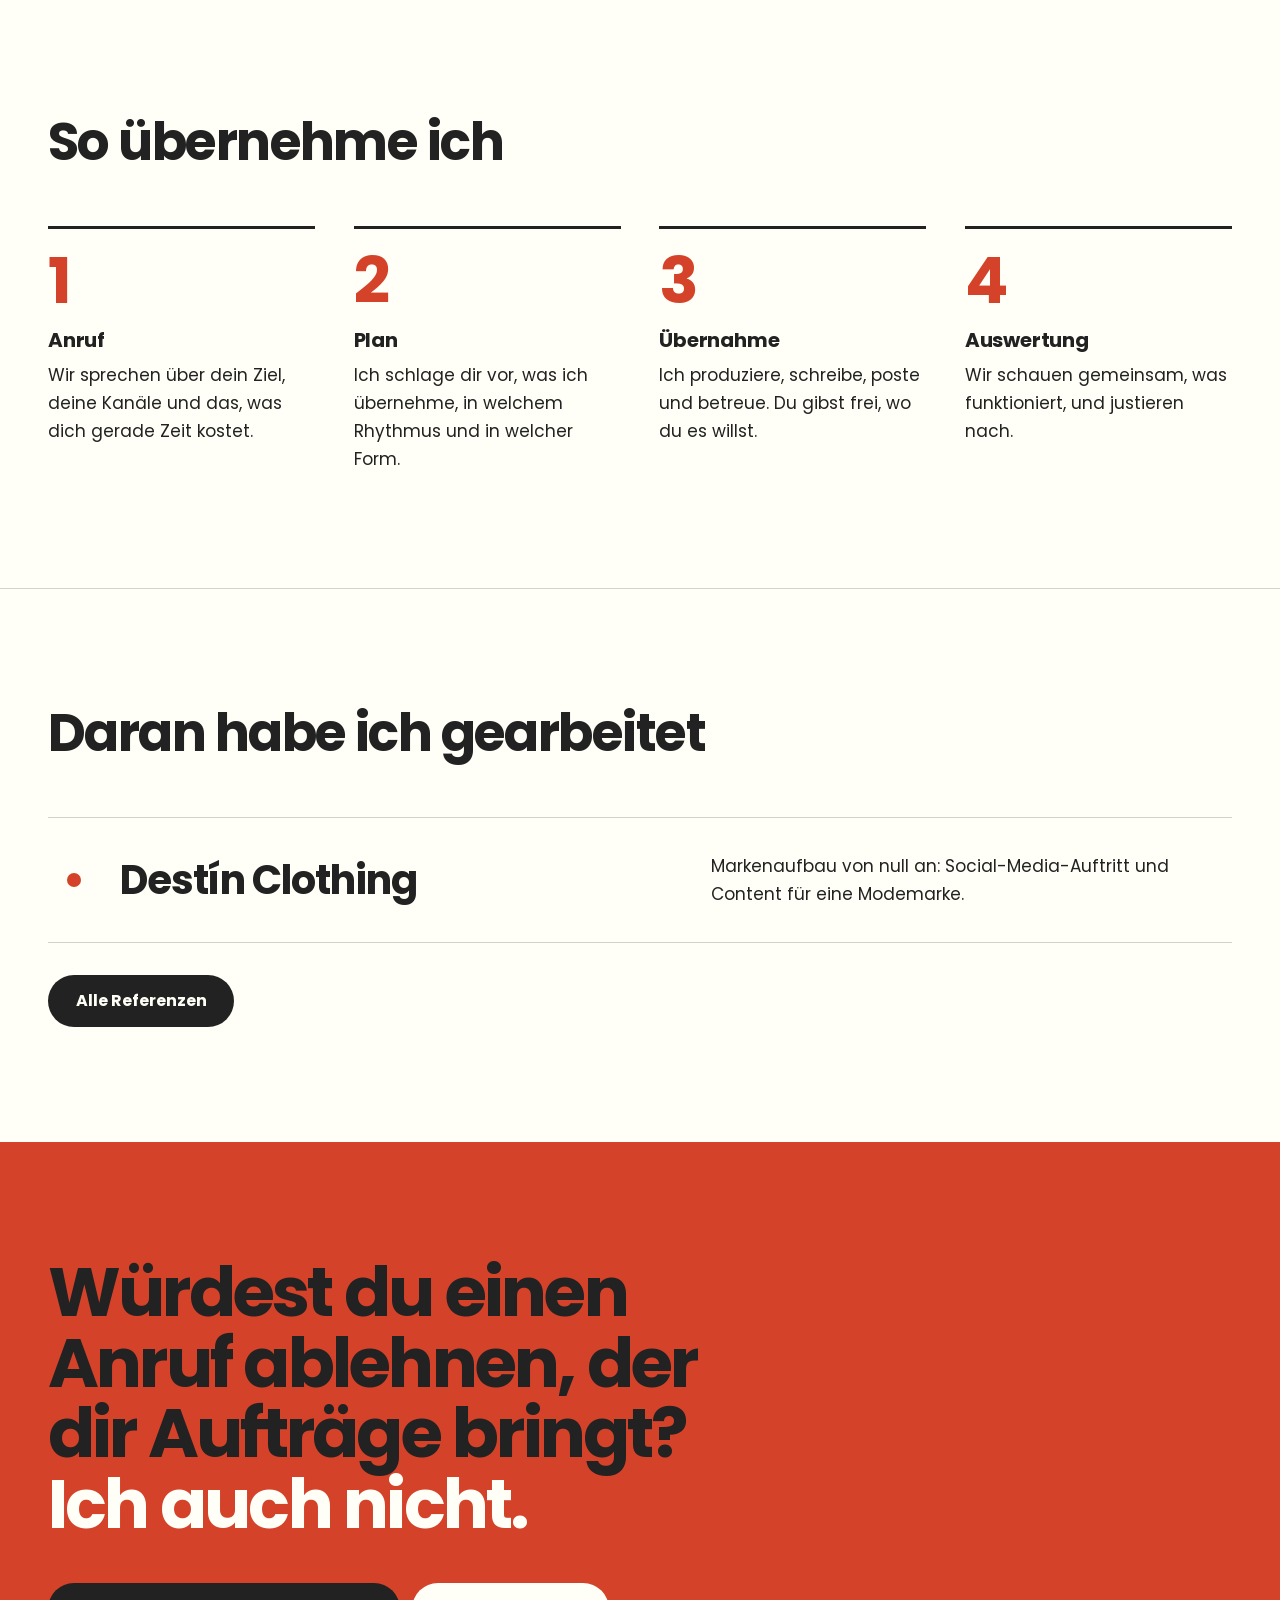
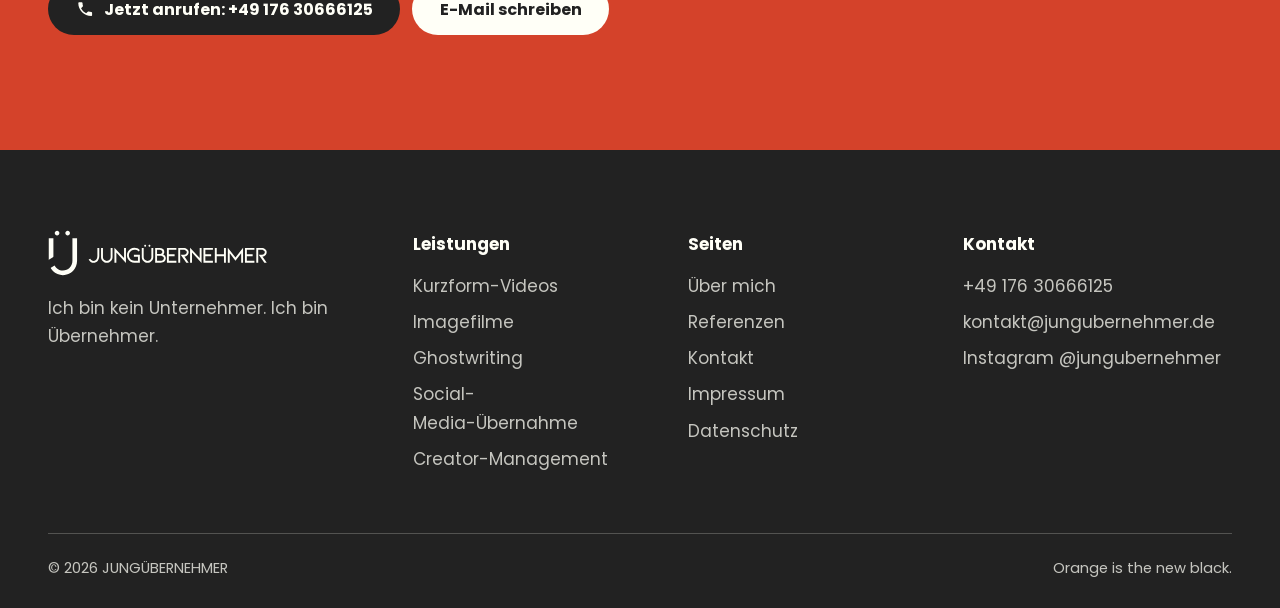
==== commit 563fab88: "Add files via upload" ====
--- a/index.html
+++ b/index.html
@@ -186,7 +186,7 @@
     <div class="section__head">
       <h2>Daran habe ich gearbeitet</h2>
     </div>
-    <ul class="rows"><li class="row"><h3 class="row__title">Destín Clothing</h3><p class="row__text">Markenaufbau von null an: Social-Media-Auftritt und Content für eine Modemarke.</p></li><li class="row"><h3 class="row__title">Bam Bam Keb&#x27;up</h3><p class="row__text">Social-Media-Auftritt für ein Food-Konzept, damit der Name bei jedem hängen bleibt.</p></li></ul>
+    <ul class="rows"><li class="row"><h3 class="row__title">Destín Clothing</h3><p class="row__text">Markenaufbau von null an: Social-Media-Auftritt und Content für eine Modemarke.</p></li></ul>
     <p class="actions" style="margin-top:32px"><a class="btn btn--ink" href="/referenzen/">Alle Referenzen</a></p>
   </div>
 </section>
